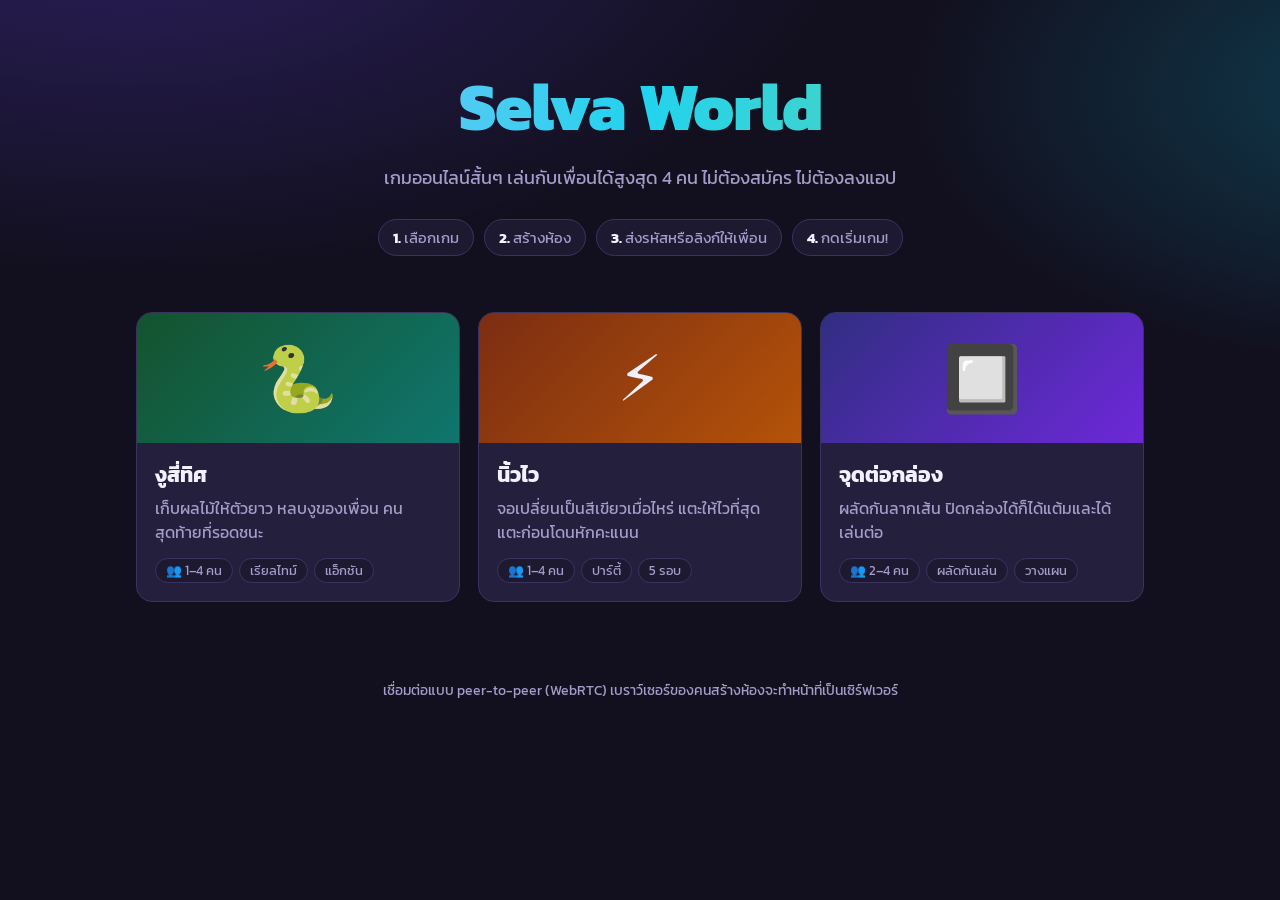
==== index.html @ 03617727 "Add Selva World game portal with 3 peer-to-peer multiplayer games Static site for GitHub Pages: port" ====
<!doctype html>
<html lang="th">
<head>
  <meta charset="utf-8">
  <meta name="viewport" content="width=device-width, initial-scale=1">
  <title>Selva World</title>
  <meta name="description" content="Selva World: เกมออนไลน์เล่นกับเพื่อนได้ 4 คนบนเว็บ">
  <link rel="icon" href="data:image/svg+xml,<svg xmlns='http://www.w3.org/2000/svg' viewBox='0 0 100 100'><text y='.9em' font-size='90'>🎮</text></svg>">
  <link rel="stylesheet" href="css/style.css">
</head>
<body>
  <header class="hero">
    <h1 class="logo">Selva World</h1>
    <p>เกมออนไลน์สั้นๆ เล่นกับเพื่อนได้สูงสุด 4 คน ไม่ต้องสมัคร ไม่ต้องลงแอป</p>
    <ol class="steps">
      <li><b>1.</b> เลือกเกม</li>
      <li><b>2.</b> สร้างห้อง</li>
      <li><b>3.</b> ส่งรหัสหรือลิงก์ให้เพื่อน</li>
      <li><b>4.</b> กดเริ่มเกม!</li>
    </ol>
  </header>

  <main class="wrap">
    <div class="games" id="games"></div>
  </main>

  <p class="footer">เชื่อมต่อแบบ peer-to-peer (WebRTC) เบราว์เซอร์ของคนสร้างห้องจะทำหน้าที่เป็นเซิร์ฟเวอร์</p>

  <script>
    // เพิ่มเกมใหม่: เพิ่ม object ในลิสต์นี้ และสร้างโฟลเดอร์ games/<id>/
    const GAMES = [
      { id: 'snake',    name: 'งูสี่ทิศ',      icon: '🐍', bg: 'linear-gradient(135deg,#14532d,#0f766e)',
        desc: 'เก็บผลไม้ให้ตัวยาว หลบงูของเพื่อน คนสุดท้ายที่รอดชนะ', players: '1–4 คน', tags: ['เรียลไทม์', 'แอ็กชัน'] },
      { id: 'reaction', name: 'นิ้วไว',         icon: '⚡', bg: 'linear-gradient(135deg,#7c2d12,#b45309)',
        desc: 'จอเปลี่ยนเป็นสีเขียวเมื่อไหร่ แตะให้ไวที่สุด แตะก่อนโดนหักคะแนน', players: '1–4 คน', tags: ['ปาร์ตี้', '5 รอบ'] },
      { id: 'dots',     name: 'จุดต่อกล่อง',   icon: '🔲', bg: 'linear-gradient(135deg,#312e81,#6d28d9)',
        desc: 'ผลัดกันลากเส้น ปิดกล่องได้ก็ได้แต้มและได้เล่นต่อ', players: '2–4 คน', tags: ['ผลัดกันเล่น', 'วางแผน'] },
    ];
    const esc = (s) => s.replace(/[&<>"]/g, (c) => ({ '&': '&amp;', '<': '&lt;', '>': '&gt;', '"': '&quot;' }[c]));
    document.getElementById('games').innerHTML = GAMES.map((g) => `
      <a class="game-card" href="games/${g.id}/">
        <div class="art" style="background:${g.bg}">${g.icon}</div>
        <div class="body">
          <h2>${esc(g.name)}</h2>
          <p>${esc(g.desc)}</p>
          <div class="tags"><span class="tag">👥 ${esc(g.players)}</span>${g.tags.map((t) => `<span class="tag">${esc(t)}</span>`).join('')}</div>
        </div>
      </a>`).join('');
  </script>
</body>
</html>
---- css/style.css ----
@import url('https://fonts.googleapis.com/css2?family=Kanit:wght@400;600;800&display=swap');

:root {
  --bg: #12101f;
  --bg2: #1c1930;
  --card: #241f3d;
  --line: #3a3360;
  --text: #f3f0ff;
  --muted: #a49cc9;
  --accent: #8b5cf6;
  --accent2: #22d3ee;
  --good: #7bd389;
  --bad: #ff5c7a;
  --radius: 16px;
  color-scheme: dark;
}

* { box-sizing: border-box; }
[hidden] { display: none !important; }

body {
  margin: 0;
  min-height: 100vh;
  font-family: 'Kanit', system-ui, sans-serif;
  color: var(--text);
  background:
    radial-gradient(1200px 600px at 10% -10%, #2b1f5c 0%, transparent 60%),
    radial-gradient(900px 500px at 110% 10%, #0f3b4d 0%, transparent 55%),
    var(--bg);
  background-attachment: fixed;
}

a { color: var(--accent2); }

.wrap { max-width: 1040px; margin: 0 auto; padding: 0 16px; }

/* ---------- top bar ---------- */
.topbar {
  display: flex; align-items: center; gap: 12px;
  max-width: 1040px; margin: 0 auto; padding: 16px;
}
.topbar h1 { font-size: 1.25rem; margin: 0; }
.back { text-decoration: none; color: var(--muted); font-size: .95rem; }
.back:hover { color: var(--text); }

/* ---------- portal ---------- */
.hero { text-align: center; padding: 56px 16px 24px; }
.logo {
  font-size: clamp(2.4rem, 8vw, 4.2rem); font-weight: 800; margin: 0; letter-spacing: -1px;
  background: linear-gradient(90deg, #c4b5fd, var(--accent2), #7bd389);
  -webkit-background-clip: text; background-clip: text; color: transparent;
}
.hero p { color: var(--muted); font-size: 1.1rem; margin: 8px 0 0; }

.steps { display: flex; flex-wrap: wrap; justify-content: center; gap: 10px; margin: 28px 0 8px; padding: 0; list-style: none; }
.steps li {
  background: var(--bg2); border: 1px solid var(--line); border-radius: 999px;
  padding: 6px 14px; color: var(--muted); font-size: .95rem;
}
.steps b { color: var(--text); }

.games { display: grid; grid-template-columns: repeat(auto-fill, minmax(260px, 1fr)); gap: 18px; padding: 24px 0 64px; }
.game-card {
  display: flex; flex-direction: column; text-decoration: none; color: inherit;
  background: var(--card); border: 1px solid var(--line); border-radius: var(--radius); overflow: hidden;
  transition: transform .15s, border-color .15s, box-shadow .15s;
}
.game-card:hover { transform: translateY(-4px); border-color: var(--accent); box-shadow: 0 12px 30px #0006; }
.game-card .art { height: 130px; display: grid; place-items: center; font-size: 64px; }
.game-card .body { padding: 16px 18px 18px; display: flex; flex-direction: column; gap: 6px; flex: 1; }
.game-card h2 { margin: 0; font-size: 1.3rem; }
.game-card p { margin: 0; color: var(--muted); flex: 1; }
.tags { display: flex; gap: 6px; flex-wrap: wrap; margin-top: 8px; }
.tag { font-size: .8rem; padding: 2px 10px; border-radius: 999px; background: var(--bg2); border: 1px solid var(--line); color: var(--muted); }

.footer { text-align: center; color: var(--muted); font-size: .85rem; padding: 0 16px 32px; }

/* ---------- common ---------- */
.card { background: var(--card); border: 1px solid var(--line); border-radius: var(--radius); padding: 24px; }
.muted { color: var(--muted); }
.error { color: var(--bad); min-height: 1.4em; margin: 12px 0 0; }
.row { display: flex; gap: 10px; flex-wrap: wrap; justify-content: center; }

.btn {
  font: inherit; font-weight: 600; cursor: pointer; text-decoration: none; text-align: center;
  padding: 10px 18px; border-radius: 12px; border: 1px solid var(--line);
  background: var(--bg2); color: var(--text); transition: filter .15s, transform .05s;
}
.btn:hover:not(:disabled) { filter: brightness(1.2); }
.btn:active:not(:disabled) { transform: scale(.97); }
.btn:disabled { opacity: .45; cursor: not-allowed; }
.btn.primary { background: linear-gradient(135deg, var(--accent), #6d28d9); border-color: transparent; }
.btn.ghost { background: transparent; }
.btn.big { padding: 14px 28px; font-size: 1.15rem; width: 100%; }

input {
  font: inherit; color: var(--text); background: var(--bg); border: 1px solid var(--line);
  border-radius: 12px; padding: 10px 14px; width: 100%; min-width: 0;
}
input:focus { outline: 2px solid var(--accent); outline-offset: 1px; }

/* ---------- lobby ---------- */
main { max-width: 1040px; margin: 0 auto; padding: 0 16px 48px; }
.lobby { max-width: 440px; margin: 24px auto; display: flex; flex-direction: column; gap: 12px; }
.lobby h2 { margin: 0; }
.lobby h3 { margin: 8px 0 0; font-size: 1rem; }
.lobby p { margin: 0; }
.field { display: flex; flex-direction: column; gap: 6px; }
.field span { color: var(--muted); font-size: .9rem; }
.lobby-actions { display: flex; flex-direction: column; gap: 10px; margin-top: 4px; }
.or { text-align: center; color: var(--muted); font-size: .85rem; }
.join-row, .invite { display: flex; gap: 8px; }
#lb-code { text-transform: uppercase; letter-spacing: 4px; font-weight: 600; }
.code { font-size: 3rem; font-weight: 800; letter-spacing: 10px; text-align: center; color: var(--accent2); line-height: 1; }
.invite input { font-size: .85rem; color: var(--muted); }
.invite .btn { white-space: nowrap; }
.waiting { text-align: center; animation: pulse 1.6s infinite; }
@keyframes pulse { 50% { opacity: .45; } }

.players { list-style: none; margin: 0; padding: 0; display: flex; flex-direction: column; gap: 8px; }
.players li {
  display: flex; align-items: center; gap: 10px; padding: 10px 14px;
  background: var(--bg2); border-radius: 12px; border-left: 4px solid var(--pc);
}
.players .dot { width: 12px; height: 12px; border-radius: 50%; background: var(--pc); flex: none; }
.players .pname { flex: 1; overflow: hidden; text-overflow: ellipsis; white-space: nowrap; }
.players em { color: var(--muted); font-style: normal; font-size: .85rem; }
.players .score { font-weight: 800; font-size: 1.2rem; }
.players li.turn { outline: 2px solid var(--pc); }

/* ---------- game layout ---------- */
.game-layout { display: grid; grid-template-columns: minmax(0, 1fr) 260px; gap: 20px; align-items: start; margin-top: 8px; }
.side { display: flex; flex-direction: column; gap: 12px; }
.side h3 { margin: 0; font-size: 1rem; color: var(--muted); font-weight: 400; }
.banner { text-align: center; font-size: 1.2rem; font-weight: 600; min-height: 1.6em; }
@media (max-width: 760px) { .game-layout { grid-template-columns: 1fr; } }

.overlay { position: fixed; inset: 0; background: #0009; display: grid; place-items: center; padding: 16px; z-index: 10; }
.overlay .card { max-width: 400px; text-align: center; display: flex; flex-direction: column; gap: 16px; }
.overlay p { margin: 0; font-size: 1.1rem; }
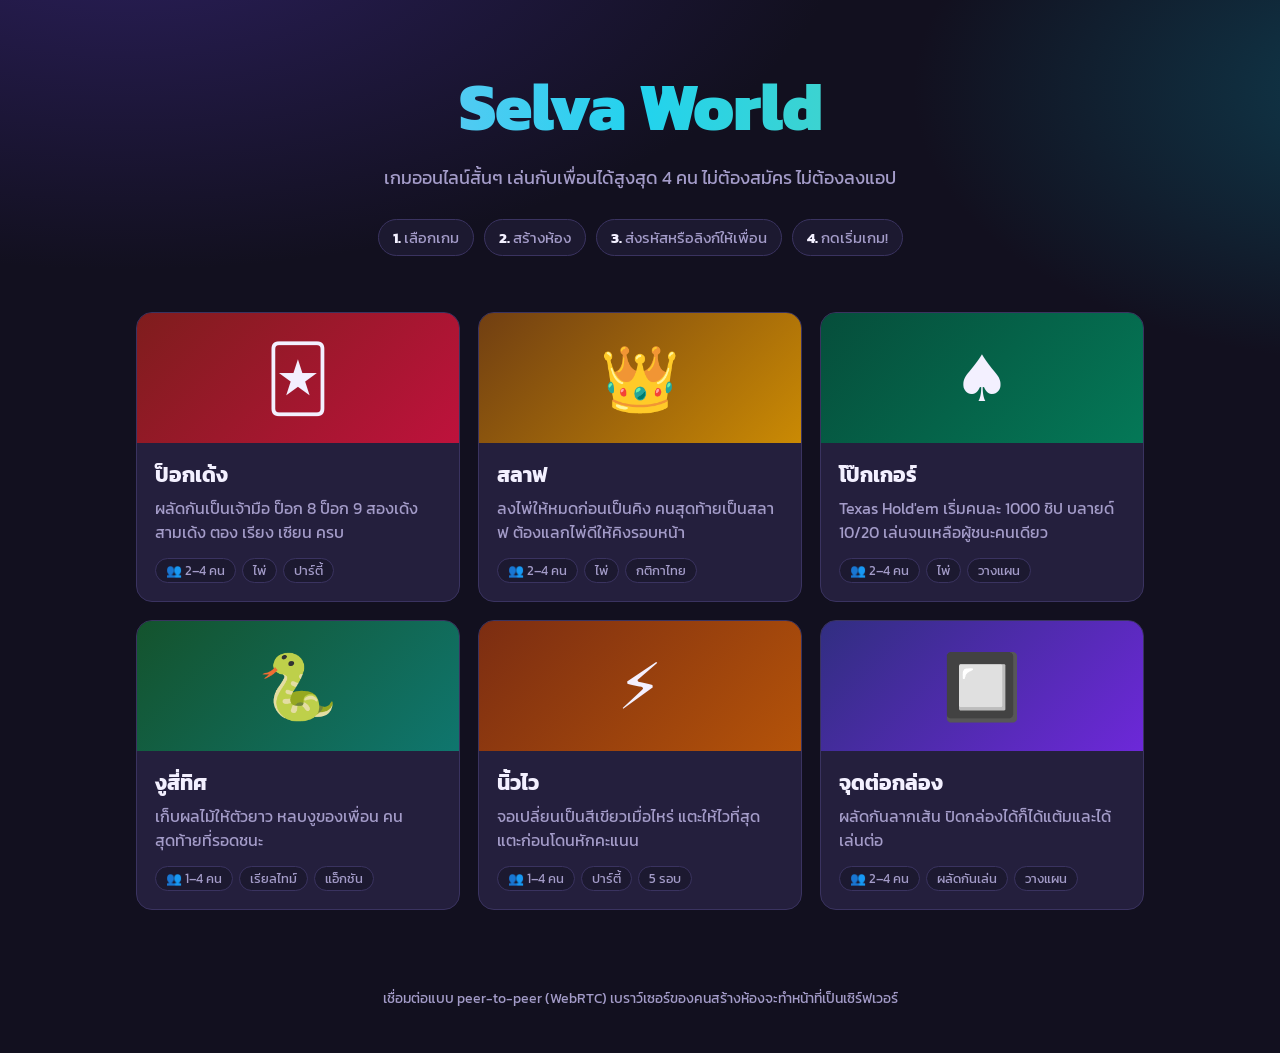
==== commit 7c21c6ca: "Add Pok Deng, Slave and Texas Hold'em card games Shared card helpers and table styles, plus Room.sen" ====
--- a/index.html
+++ b/index.html
@@ -29,6 +29,12 @@
   <script>
     // เพิ่มเกมใหม่: เพิ่ม object ในลิสต์นี้ และสร้างโฟลเดอร์ games/<id>/
     const GAMES = [
+      { id: 'pokdeng',  name: 'ป็อกเด้ง',      icon: '🃏', bg: 'linear-gradient(135deg,#7f1d1d,#be123c)',
+        desc: 'ผลัดกันเป็นเจ้ามือ ป็อก 8 ป็อก 9 สองเด้ง สามเด้ง ตอง เรียง เซียน ครบ', players: '2–4 คน', tags: ['ไพ่', 'ปาร์ตี้'] },
+      { id: 'slave',    name: 'สลาฟ',          icon: '👑', bg: 'linear-gradient(135deg,#713f12,#ca8a04)',
+        desc: 'ลงไพ่ให้หมดก่อนเป็นคิง คนสุดท้ายเป็นสลาฟ ต้องแลกไพ่ดีให้คิงรอบหน้า', players: '2–4 คน', tags: ['ไพ่', 'กติกาไทย'] },
+      { id: 'poker',    name: 'โป๊กเกอร์',      icon: '♠️', bg: 'linear-gradient(135deg,#064e3b,#047857)',
+        desc: 'Texas Hold\'em เริ่มคนละ 1000 ชิป บลายด์ 10/20 เล่นจนเหลือผู้ชนะคนเดียว', players: '2–4 คน', tags: ['ไพ่', 'วางแผน'] },
       { id: 'snake',    name: 'งูสี่ทิศ',      icon: '🐍', bg: 'linear-gradient(135deg,#14532d,#0f766e)',
         desc: 'เก็บผลไม้ให้ตัวยาว หลบงูของเพื่อน คนสุดท้ายที่รอดชนะ', players: '1–4 คน', tags: ['เรียลไทม์', 'แอ็กชัน'] },
       { id: 'reaction', name: 'นิ้วไว',         icon: '⚡', bg: 'linear-gradient(135deg,#7c2d12,#b45309)',
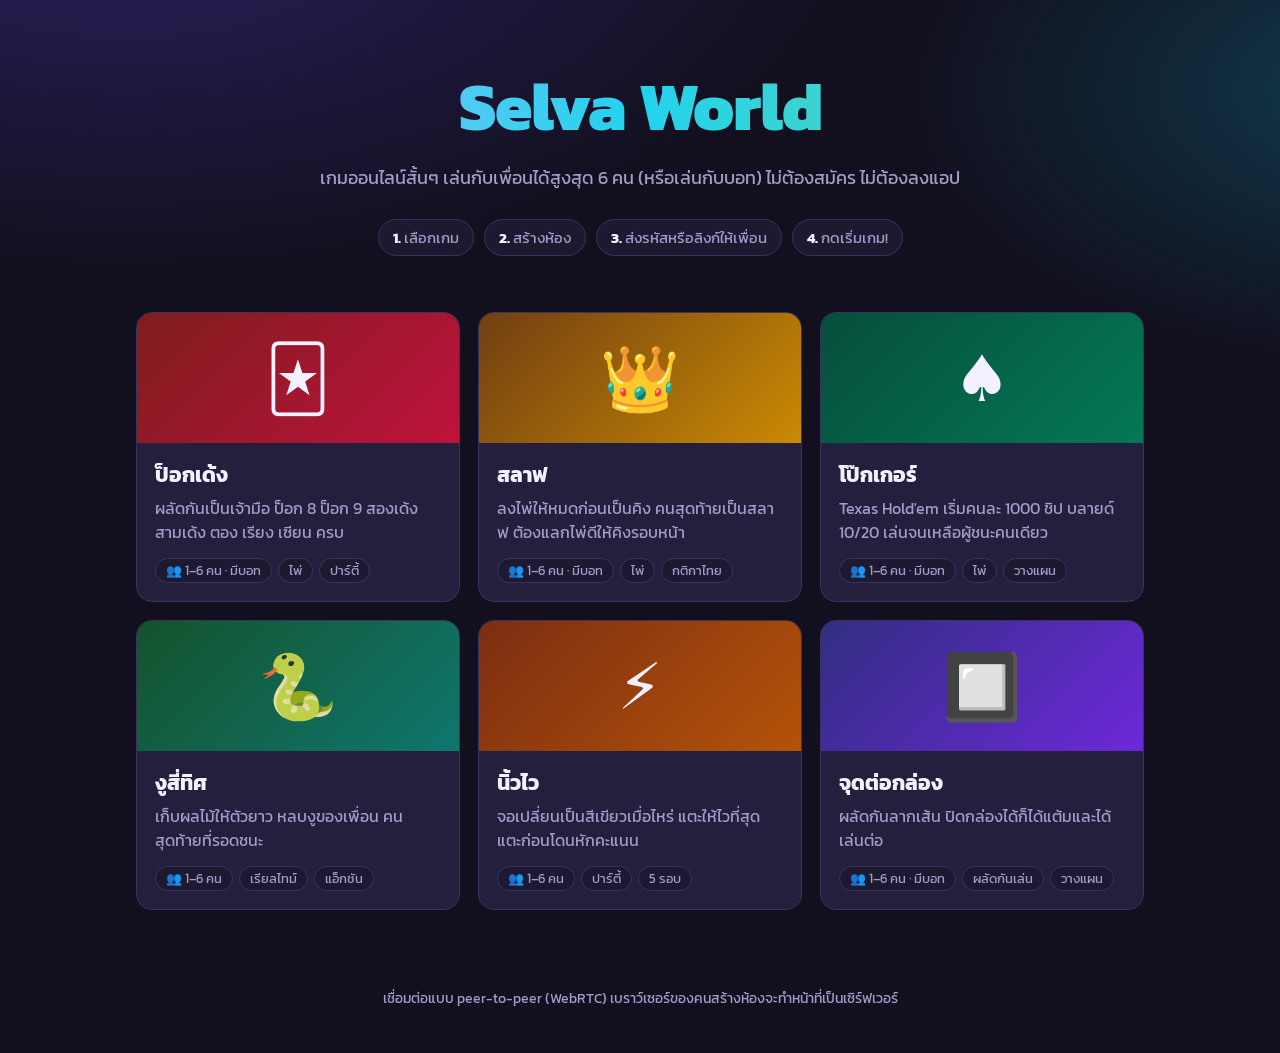
==== commit 7111e2a6: "Support 1-6 players in every game, with bots for card games and Dots Rooms hold up to 6 players with" ====
--- a/index.html
+++ b/index.html
@@ -4,14 +4,14 @@
   <meta charset="utf-8">
   <meta name="viewport" content="width=device-width, initial-scale=1">
   <title>Selva World</title>
-  <meta name="description" content="Selva World: เกมออนไลน์เล่นกับเพื่อนได้ 4 คนบนเว็บ">
+  <meta name="description" content="Selva World: เกมออนไลน์เล่นกับเพื่อนได้ 1–6 คนบนเว็บ">
   <link rel="icon" href="data:image/svg+xml,<svg xmlns='http://www.w3.org/2000/svg' viewBox='0 0 100 100'><text y='.9em' font-size='90'>🎮</text></svg>">
   <link rel="stylesheet" href="css/style.css">
 </head>
 <body>
   <header class="hero">
     <h1 class="logo">Selva World</h1>
-    <p>เกมออนไลน์สั้นๆ เล่นกับเพื่อนได้สูงสุด 4 คน ไม่ต้องสมัคร ไม่ต้องลงแอป</p>
+    <p>เกมออนไลน์สั้นๆ เล่นกับเพื่อนได้สูงสุด 6 คน (หรือเล่นกับบอท) ไม่ต้องสมัคร ไม่ต้องลงแอป</p>
     <ol class="steps">
       <li><b>1.</b> เลือกเกม</li>
       <li><b>2.</b> สร้างห้อง</li>
@@ -30,17 +30,17 @@
     // เพิ่มเกมใหม่: เพิ่ม object ในลิสต์นี้ และสร้างโฟลเดอร์ games/<id>/
     const GAMES = [
       { id: 'pokdeng',  name: 'ป็อกเด้ง',      icon: '🃏', bg: 'linear-gradient(135deg,#7f1d1d,#be123c)',
-        desc: 'ผลัดกันเป็นเจ้ามือ ป็อก 8 ป็อก 9 สองเด้ง สามเด้ง ตอง เรียง เซียน ครบ', players: '2–4 คน', tags: ['ไพ่', 'ปาร์ตี้'] },
+        desc: 'ผลัดกันเป็นเจ้ามือ ป็อก 8 ป็อก 9 สองเด้ง สามเด้ง ตอง เรียง เซียน ครบ', players: '1–6 คน · มีบอท', tags: ['ไพ่', 'ปาร์ตี้'] },
       { id: 'slave',    name: 'สลาฟ',          icon: '👑', bg: 'linear-gradient(135deg,#713f12,#ca8a04)',
-        desc: 'ลงไพ่ให้หมดก่อนเป็นคิง คนสุดท้ายเป็นสลาฟ ต้องแลกไพ่ดีให้คิงรอบหน้า', players: '2–4 คน', tags: ['ไพ่', 'กติกาไทย'] },
+        desc: 'ลงไพ่ให้หมดก่อนเป็นคิง คนสุดท้ายเป็นสลาฟ ต้องแลกไพ่ดีให้คิงรอบหน้า', players: '1–6 คน · มีบอท', tags: ['ไพ่', 'กติกาไทย'] },
       { id: 'poker',    name: 'โป๊กเกอร์',      icon: '♠️', bg: 'linear-gradient(135deg,#064e3b,#047857)',
-        desc: 'Texas Hold\'em เริ่มคนละ 1000 ชิป บลายด์ 10/20 เล่นจนเหลือผู้ชนะคนเดียว', players: '2–4 คน', tags: ['ไพ่', 'วางแผน'] },
+        desc: 'Texas Hold\'em เริ่มคนละ 1000 ชิป บลายด์ 10/20 เล่นจนเหลือผู้ชนะคนเดียว', players: '1–6 คน · มีบอท', tags: ['ไพ่', 'วางแผน'] },
       { id: 'snake',    name: 'งูสี่ทิศ',      icon: '🐍', bg: 'linear-gradient(135deg,#14532d,#0f766e)',
-        desc: 'เก็บผลไม้ให้ตัวยาว หลบงูของเพื่อน คนสุดท้ายที่รอดชนะ', players: '1–4 คน', tags: ['เรียลไทม์', 'แอ็กชัน'] },
+        desc: 'เก็บผลไม้ให้ตัวยาว หลบงูของเพื่อน คนสุดท้ายที่รอดชนะ', players: '1–6 คน', tags: ['เรียลไทม์', 'แอ็กชัน'] },
       { id: 'reaction', name: 'นิ้วไว',         icon: '⚡', bg: 'linear-gradient(135deg,#7c2d12,#b45309)',
-        desc: 'จอเปลี่ยนเป็นสีเขียวเมื่อไหร่ แตะให้ไวที่สุด แตะก่อนโดนหักคะแนน', players: '1–4 คน', tags: ['ปาร์ตี้', '5 รอบ'] },
+        desc: 'จอเปลี่ยนเป็นสีเขียวเมื่อไหร่ แตะให้ไวที่สุด แตะก่อนโดนหักคะแนน', players: '1–6 คน', tags: ['ปาร์ตี้', '5 รอบ'] },
       { id: 'dots',     name: 'จุดต่อกล่อง',   icon: '🔲', bg: 'linear-gradient(135deg,#312e81,#6d28d9)',
-        desc: 'ผลัดกันลากเส้น ปิดกล่องได้ก็ได้แต้มและได้เล่นต่อ', players: '2–4 คน', tags: ['ผลัดกันเล่น', 'วางแผน'] },
+        desc: 'ผลัดกันลากเส้น ปิดกล่องได้ก็ได้แต้มและได้เล่นต่อ', players: '1–6 คน · มีบอท', tags: ['ผลัดกันเล่น', 'วางแผน'] },
     ];
     const esc = (s) => s.replace(/[&<>"]/g, (c) => ({ '&': '&amp;', '<': '&lt;', '>': '&gt;', '"': '&quot;' }[c]));
     document.getElementById('games').innerHTML = GAMES.map((g) => `
--- a/css/style.css
+++ b/css/style.css
@@ -127,6 +127,7 @@
 .players em { color: var(--muted); font-style: normal; font-size: .85rem; }
 .players .score { font-weight: 800; font-size: 1.2rem; }
 .players li.turn { outline: 2px solid var(--pc); }
+.players .rm { padding: 2px 10px; }
 
 /* ---------- game layout ---------- */
 .game-layout { display: grid; grid-template-columns: minmax(0, 1fr) 260px; gap: 20px; align-items: start; margin-top: 8px; }
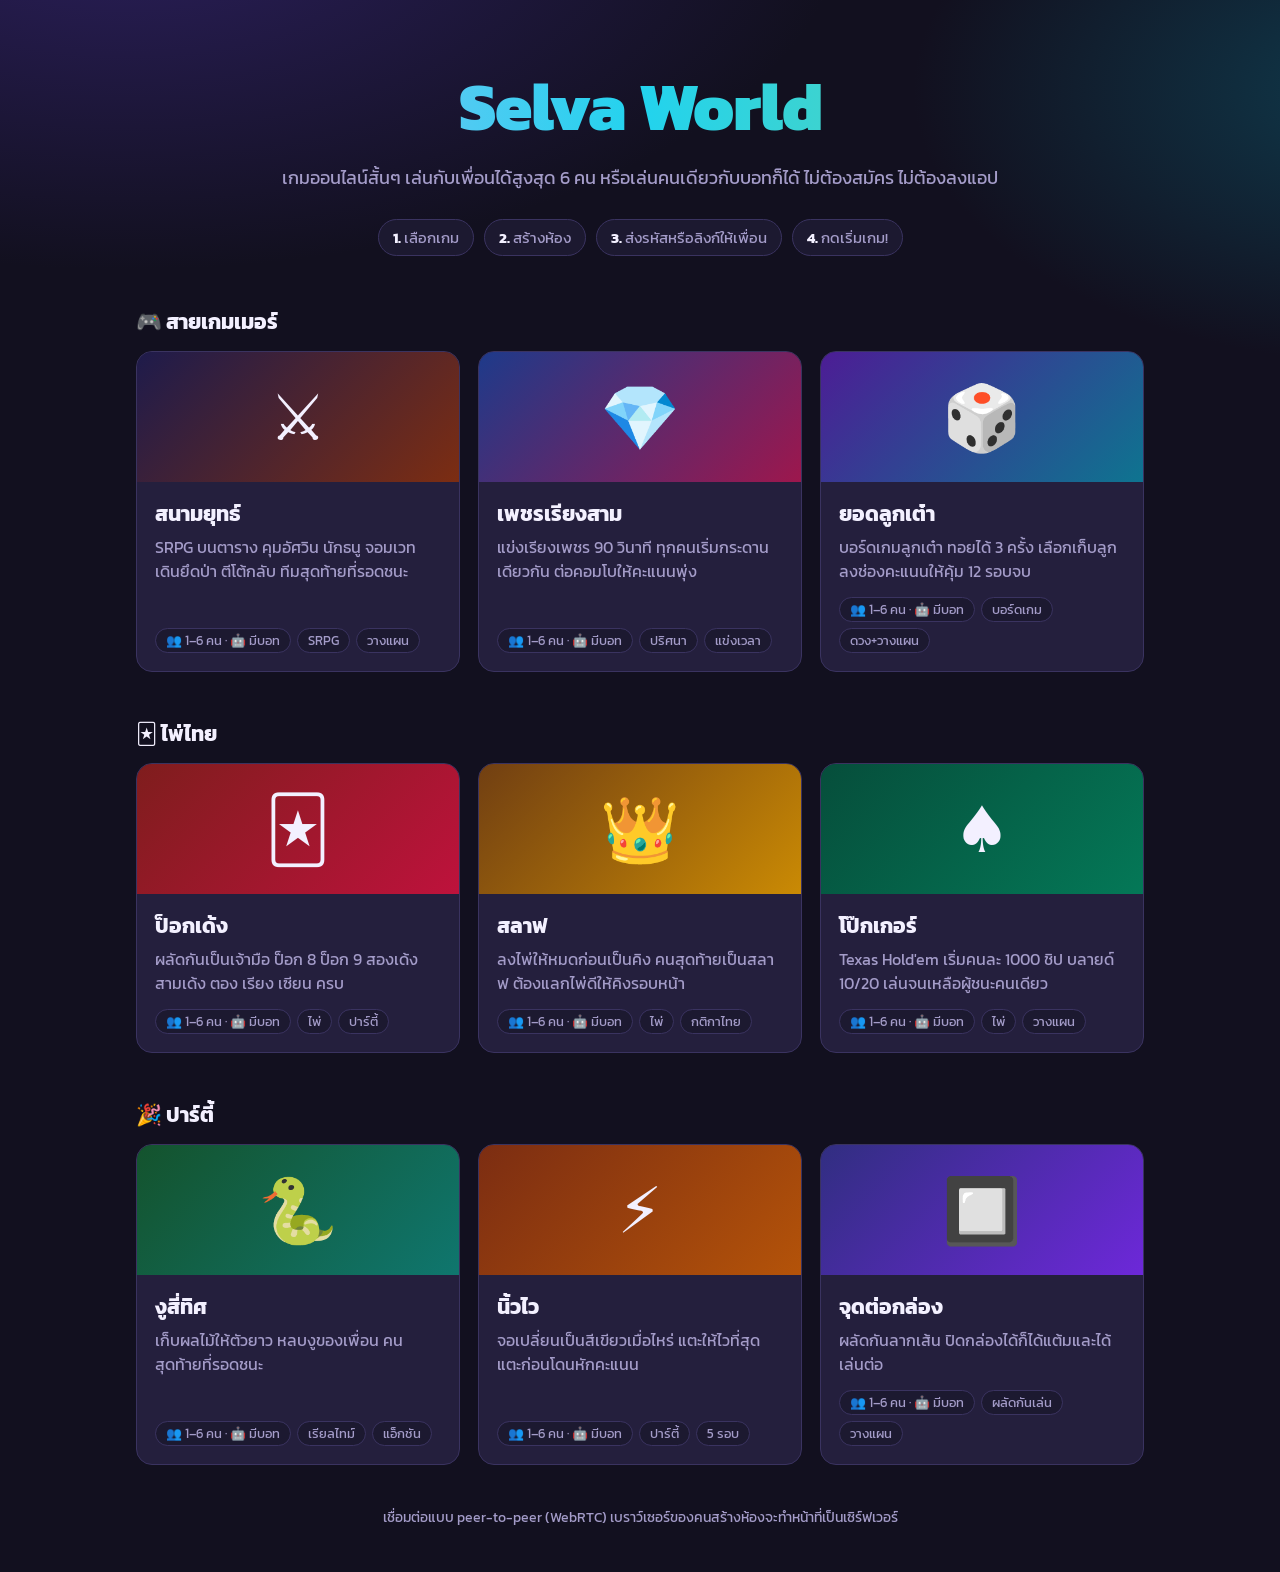
==== commit e5efab46: "Add Tactics Arena (SRPG), Gem Rush (match-3) and Dice Master; bots for every game Tactics Arena: gri" ====
--- a/index.html
+++ b/index.html
@@ -11,7 +11,7 @@
 <body>
   <header class="hero">
     <h1 class="logo">Selva World</h1>
-    <p>เกมออนไลน์สั้นๆ เล่นกับเพื่อนได้สูงสุด 6 คน (หรือเล่นกับบอท) ไม่ต้องสมัคร ไม่ต้องลงแอป</p>
+    <p>เกมออนไลน์สั้นๆ เล่นกับเพื่อนได้สูงสุด 6 คน หรือเล่นคนเดียวกับบอทก็ได้ ไม่ต้องสมัคร ไม่ต้องลงแอป</p>
     <ol class="steps">
       <li><b>1.</b> เลือกเกม</li>
       <li><b>2.</b> สร้างห้อง</li>
@@ -21,37 +21,52 @@
   </header>
 
   <main class="wrap">
-    <div class="games" id="games"></div>
+    <div id="games"></div>
   </main>
 
   <p class="footer">เชื่อมต่อแบบ peer-to-peer (WebRTC) เบราว์เซอร์ของคนสร้างห้องจะทำหน้าที่เป็นเซิร์ฟเวอร์</p>
 
   <script>
     // เพิ่มเกมใหม่: เพิ่ม object ในลิสต์นี้ และสร้างโฟลเดอร์ games/<id>/
-    const GAMES = [
-      { id: 'pokdeng',  name: 'ป็อกเด้ง',      icon: '🃏', bg: 'linear-gradient(135deg,#7f1d1d,#be123c)',
-        desc: 'ผลัดกันเป็นเจ้ามือ ป็อก 8 ป็อก 9 สองเด้ง สามเด้ง ตอง เรียง เซียน ครบ', players: '1–6 คน · มีบอท', tags: ['ไพ่', 'ปาร์ตี้'] },
-      { id: 'slave',    name: 'สลาฟ',          icon: '👑', bg: 'linear-gradient(135deg,#713f12,#ca8a04)',
-        desc: 'ลงไพ่ให้หมดก่อนเป็นคิง คนสุดท้ายเป็นสลาฟ ต้องแลกไพ่ดีให้คิงรอบหน้า', players: '1–6 คน · มีบอท', tags: ['ไพ่', 'กติกาไทย'] },
-      { id: 'poker',    name: 'โป๊กเกอร์',      icon: '♠️', bg: 'linear-gradient(135deg,#064e3b,#047857)',
-        desc: 'Texas Hold\'em เริ่มคนละ 1000 ชิป บลายด์ 10/20 เล่นจนเหลือผู้ชนะคนเดียว', players: '1–6 คน · มีบอท', tags: ['ไพ่', 'วางแผน'] },
-      { id: 'snake',    name: 'งูสี่ทิศ',      icon: '🐍', bg: 'linear-gradient(135deg,#14532d,#0f766e)',
-        desc: 'เก็บผลไม้ให้ตัวยาว หลบงูของเพื่อน คนสุดท้ายที่รอดชนะ', players: '1–6 คน', tags: ['เรียลไทม์', 'แอ็กชัน'] },
-      { id: 'reaction', name: 'นิ้วไว',         icon: '⚡', bg: 'linear-gradient(135deg,#7c2d12,#b45309)',
-        desc: 'จอเปลี่ยนเป็นสีเขียวเมื่อไหร่ แตะให้ไวที่สุด แตะก่อนโดนหักคะแนน', players: '1–6 คน', tags: ['ปาร์ตี้', '5 รอบ'] },
-      { id: 'dots',     name: 'จุดต่อกล่อง',   icon: '🔲', bg: 'linear-gradient(135deg,#312e81,#6d28d9)',
-        desc: 'ผลัดกันลากเส้น ปิดกล่องได้ก็ได้แต้มและได้เล่นต่อ', players: '1–6 คน · มีบอท', tags: ['ผลัดกันเล่น', 'วางแผน'] },
+    // เพิ่มเกมใหม่: เพิ่ม object ในลิสต์นี้ และสร้างโฟลเดอร์ games/<id>/
+    const SECTIONS = [
+      { title: '🎮 สายเกมเมอร์', games: [
+        { id: 'tactics',  name: 'สนามยุทธ์',     icon: '⚔️', bg: 'linear-gradient(135deg,#1e1b4b,#7c2d12)',
+          desc: 'SRPG บนตาราง คุมอัศวิน นักธนู จอมเวท เดินยึดป่า ตีโต้กลับ ทีมสุดท้ายที่รอดชนะ', tags: ['SRPG', 'วางแผน'] },
+        { id: 'gems',     name: 'เพชรเรียงสาม',  icon: '💎', bg: 'linear-gradient(135deg,#1e3a8a,#9d174d)',
+          desc: 'แข่งเรียงเพชร 90 วินาที ทุกคนเริ่มกระดานเดียวกัน ต่อคอมโบให้คะแนนพุ่ง', tags: ['ปริศนา', 'แข่งเวลา'] },
+        { id: 'dice',     name: 'ยอดลูกเต๋า',    icon: '🎲', bg: 'linear-gradient(135deg,#4c1d95,#0e7490)',
+          desc: 'บอร์ดเกมลูกเต๋า ทอยได้ 3 ครั้ง เลือกเก็บลูก ลงช่องคะแนนให้คุ้ม 12 รอบจบ', tags: ['บอร์ดเกม', 'ดวง+วางแผน'] },
+      ] },
+      { title: '🃏 ไพ่ไทย', games: [
+        { id: 'pokdeng',  name: 'ป็อกเด้ง',      icon: '🃏', bg: 'linear-gradient(135deg,#7f1d1d,#be123c)',
+          desc: 'ผลัดกันเป็นเจ้ามือ ป็อก 8 ป็อก 9 สองเด้ง สามเด้ง ตอง เรียง เซียน ครบ', tags: ['ไพ่', 'ปาร์ตี้'] },
+        { id: 'slave',    name: 'สลาฟ',          icon: '👑', bg: 'linear-gradient(135deg,#713f12,#ca8a04)',
+          desc: 'ลงไพ่ให้หมดก่อนเป็นคิง คนสุดท้ายเป็นสลาฟ ต้องแลกไพ่ดีให้คิงรอบหน้า', tags: ['ไพ่', 'กติกาไทย'] },
+        { id: 'poker',    name: 'โป๊กเกอร์',      icon: '♠️', bg: 'linear-gradient(135deg,#064e3b,#047857)',
+          desc: 'Texas Hold\'em เริ่มคนละ 1000 ชิป บลายด์ 10/20 เล่นจนเหลือผู้ชนะคนเดียว', tags: ['ไพ่', 'วางแผน'] },
+      ] },
+      { title: '🎉 ปาร์ตี้', games: [
+        { id: 'snake',    name: 'งูสี่ทิศ',      icon: '🐍', bg: 'linear-gradient(135deg,#14532d,#0f766e)',
+          desc: 'เก็บผลไม้ให้ตัวยาว หลบงูของเพื่อน คนสุดท้ายที่รอดชนะ', tags: ['เรียลไทม์', 'แอ็กชัน'] },
+        { id: 'reaction', name: 'นิ้วไว',         icon: '⚡', bg: 'linear-gradient(135deg,#7c2d12,#b45309)',
+          desc: 'จอเปลี่ยนเป็นสีเขียวเมื่อไหร่ แตะให้ไวที่สุด แตะก่อนโดนหักคะแนน', tags: ['ปาร์ตี้', '5 รอบ'] },
+        { id: 'dots',     name: 'จุดต่อกล่อง',   icon: '🔲', bg: 'linear-gradient(135deg,#312e81,#6d28d9)',
+          desc: 'ผลัดกันลากเส้น ปิดกล่องได้ก็ได้แต้มและได้เล่นต่อ', tags: ['ผลัดกันเล่น', 'วางแผน'] },
+      ] },
     ];
     const esc = (s) => s.replace(/[&<>"]/g, (c) => ({ '&': '&amp;', '<': '&lt;', '>': '&gt;', '"': '&quot;' }[c]));
-    document.getElementById('games').innerHTML = GAMES.map((g) => `
+    const card = (g) => `
       <a class="game-card" href="games/${g.id}/">
         <div class="art" style="background:${g.bg}">${g.icon}</div>
         <div class="body">
           <h2>${esc(g.name)}</h2>
           <p>${esc(g.desc)}</p>
-          <div class="tags"><span class="tag">👥 ${esc(g.players)}</span>${g.tags.map((t) => `<span class="tag">${esc(t)}</span>`).join('')}</div>
+          <div class="tags"><span class="tag">👥 1–6 คน · 🤖 มีบอท</span>${g.tags.map((t) => `<span class="tag">${esc(t)}</span>`).join('')}</div>
         </div>
-      </a>`).join('');
+      </a>`;
+    document.getElementById('games').innerHTML = SECTIONS.map((s) =>
+      `<h2 class="section-title">${s.title}</h2><div class="games">${s.games.map(card).join('')}</div>`).join('');
   </script>
 </body>
 </html>
--- a/css/style.css
+++ b/css/style.css
@@ -59,7 +59,8 @@
 }
 .steps b { color: var(--text); }
 
-.games { display: grid; grid-template-columns: repeat(auto-fill, minmax(260px, 1fr)); gap: 18px; padding: 24px 0 64px; }
+.games { display: grid; grid-template-columns: repeat(auto-fill, minmax(260px, 1fr)); gap: 18px; padding: 8px 0 28px; }
+.section-title { font-size: 1.3rem; margin: 18px 0 6px; }
 .game-card {
   display: flex; flex-direction: column; text-decoration: none; color: inherit;
   background: var(--card); border: 1px solid var(--line); border-radius: var(--radius); overflow: hidden;
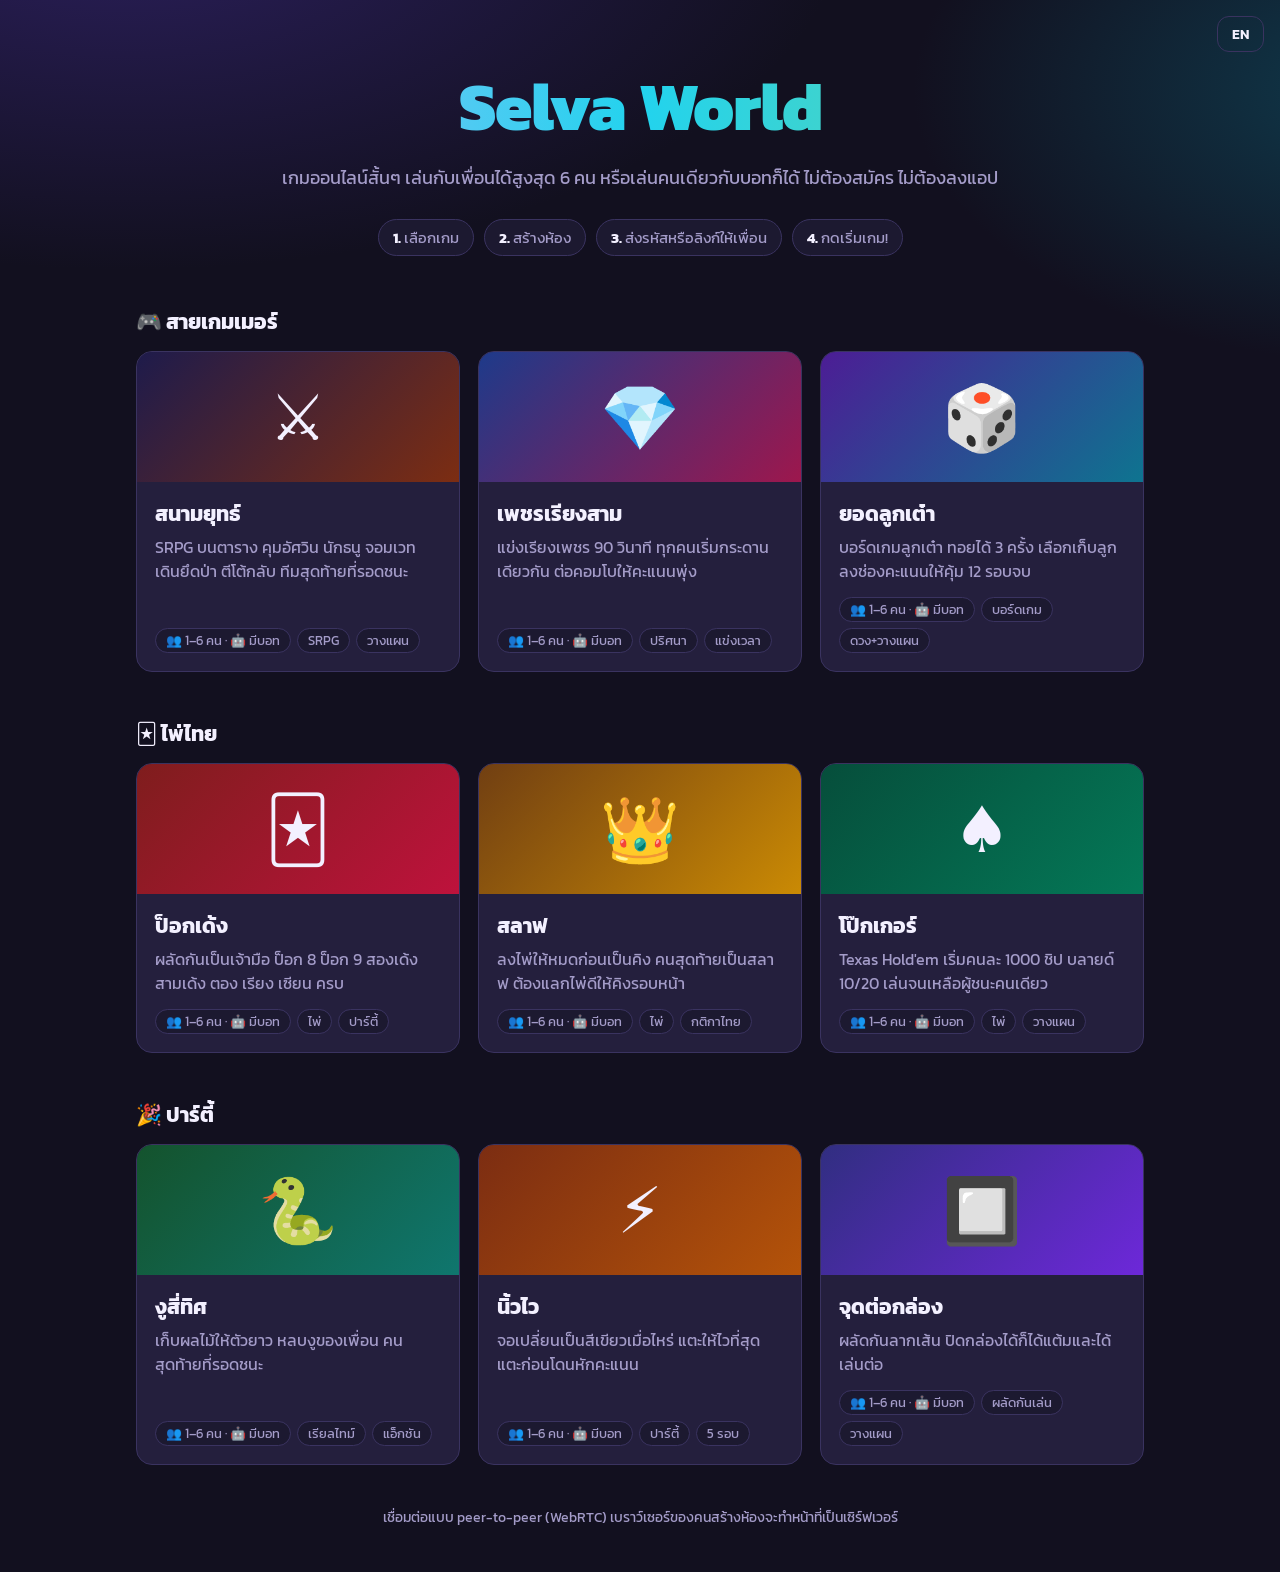
==== commit 94ef5ede: "Add Thai/English language switch across the portal and all games Thai stays the default; a toggle in" ====
--- a/index.html
+++ b/index.html
@@ -4,19 +4,19 @@
   <meta charset="utf-8">
   <meta name="viewport" content="width=device-width, initial-scale=1">
   <title>Selva World</title>
-  <meta name="description" content="Selva World: เกมออนไลน์เล่นกับเพื่อนได้ 1–6 คนบนเว็บ">
+  <meta name="description" content="Selva World: เกมออนไลน์เล่นกับเพื่อนได้ 1–6 คนบนเว็บ · Online games for 1–6 friends in the browser">
   <link rel="icon" href="data:image/svg+xml,<svg xmlns='http://www.w3.org/2000/svg' viewBox='0 0 100 100'><text y='.9em' font-size='90'>🎮</text></svg>">
   <link rel="stylesheet" href="css/style.css">
 </head>
 <body>
   <header class="hero">
     <h1 class="logo">Selva World</h1>
-    <p>เกมออนไลน์สั้นๆ เล่นกับเพื่อนได้สูงสุด 6 คน หรือเล่นคนเดียวกับบอทก็ได้ ไม่ต้องสมัคร ไม่ต้องลงแอป</p>
+    <p data-i18n="p.tagline"></p>
     <ol class="steps">
-      <li><b>1.</b> เลือกเกม</li>
-      <li><b>2.</b> สร้างห้อง</li>
-      <li><b>3.</b> ส่งรหัสหรือลิงก์ให้เพื่อน</li>
-      <li><b>4.</b> กดเริ่มเกม!</li>
+      <li><b>1.</b> <span data-i18n="p.step1"></span></li>
+      <li><b>2.</b> <span data-i18n="p.step2"></span></li>
+      <li><b>3.</b> <span data-i18n="p.step3"></span></li>
+      <li><b>4.</b> <span data-i18n="p.step4"></span></li>
     </ol>
   </header>
 
@@ -24,49 +24,87 @@
     <div id="games"></div>
   </main>
 
-  <p class="footer">เชื่อมต่อแบบ peer-to-peer (WebRTC) เบราว์เซอร์ของคนสร้างห้องจะทำหน้าที่เป็นเซิร์ฟเวอร์</p>
+  <p class="footer" data-i18n="p.footer"></p>
 
-  <script>
-    // เพิ่มเกมใหม่: เพิ่ม object ในลิสต์นี้ และสร้างโฟลเดอร์ games/<id>/
-    // เพิ่มเกมใหม่: เพิ่ม object ในลิสต์นี้ และสร้างโฟลเดอร์ games/<id>/
+  <script type="module">
+    import { t, addStrings, onLang } from './js/i18n.js';
+
+    // To add a game: add it to a section below, add its name ('g.<id>') to js/i18n.js,
+    // its description/tags here, and create games/<id>/.
     const SECTIONS = [
-      { title: '🎮 สายเกมเมอร์', games: [
-        { id: 'tactics',  name: 'สนามยุทธ์',     icon: '⚔️', bg: 'linear-gradient(135deg,#1e1b4b,#7c2d12)',
-          desc: 'SRPG บนตาราง คุมอัศวิน นักธนู จอมเวท เดินยึดป่า ตีโต้กลับ ทีมสุดท้ายที่รอดชนะ', tags: ['SRPG', 'วางแผน'] },
-        { id: 'gems',     name: 'เพชรเรียงสาม',  icon: '💎', bg: 'linear-gradient(135deg,#1e3a8a,#9d174d)',
-          desc: 'แข่งเรียงเพชร 90 วินาที ทุกคนเริ่มกระดานเดียวกัน ต่อคอมโบให้คะแนนพุ่ง', tags: ['ปริศนา', 'แข่งเวลา'] },
-        { id: 'dice',     name: 'ยอดลูกเต๋า',    icon: '🎲', bg: 'linear-gradient(135deg,#4c1d95,#0e7490)',
-          desc: 'บอร์ดเกมลูกเต๋า ทอยได้ 3 ครั้ง เลือกเก็บลูก ลงช่องคะแนนให้คุ้ม 12 รอบจบ', tags: ['บอร์ดเกม', 'ดวง+วางแผน'] },
+      { title: 'p.sec.gamer', games: [
+        { id: 'tactics',  icon: '⚔️', bg: 'linear-gradient(135deg,#1e1b4b,#7c2d12)', tags: ['tag.srpg', 'tag.strategy'] },
+        { id: 'gems',     icon: '💎', bg: 'linear-gradient(135deg,#1e3a8a,#9d174d)', tags: ['tag.puzzle', 'tag.timed'] },
+        { id: 'dice',     icon: '🎲', bg: 'linear-gradient(135deg,#4c1d95,#0e7490)', tags: ['tag.board', 'tag.luck'] },
       ] },
-      { title: '🃏 ไพ่ไทย', games: [
-        { id: 'pokdeng',  name: 'ป็อกเด้ง',      icon: '🃏', bg: 'linear-gradient(135deg,#7f1d1d,#be123c)',
-          desc: 'ผลัดกันเป็นเจ้ามือ ป็อก 8 ป็อก 9 สองเด้ง สามเด้ง ตอง เรียง เซียน ครบ', tags: ['ไพ่', 'ปาร์ตี้'] },
-        { id: 'slave',    name: 'สลาฟ',          icon: '👑', bg: 'linear-gradient(135deg,#713f12,#ca8a04)',
-          desc: 'ลงไพ่ให้หมดก่อนเป็นคิง คนสุดท้ายเป็นสลาฟ ต้องแลกไพ่ดีให้คิงรอบหน้า', tags: ['ไพ่', 'กติกาไทย'] },
-        { id: 'poker',    name: 'โป๊กเกอร์',      icon: '♠️', bg: 'linear-gradient(135deg,#064e3b,#047857)',
-          desc: 'Texas Hold\'em เริ่มคนละ 1000 ชิป บลายด์ 10/20 เล่นจนเหลือผู้ชนะคนเดียว', tags: ['ไพ่', 'วางแผน'] },
+      { title: 'p.sec.cards', games: [
+        { id: 'pokdeng',  icon: '🃏', bg: 'linear-gradient(135deg,#7f1d1d,#be123c)', tags: ['tag.cards', 'tag.party'] },
+        { id: 'slave',    icon: '👑', bg: 'linear-gradient(135deg,#713f12,#ca8a04)', tags: ['tag.cards', 'tag.thai'] },
+        { id: 'poker',    icon: '♠️', bg: 'linear-gradient(135deg,#064e3b,#047857)', tags: ['tag.cards', 'tag.strategy'] },
       ] },
-      { title: '🎉 ปาร์ตี้', games: [
-        { id: 'snake',    name: 'งูสี่ทิศ',      icon: '🐍', bg: 'linear-gradient(135deg,#14532d,#0f766e)',
-          desc: 'เก็บผลไม้ให้ตัวยาว หลบงูของเพื่อน คนสุดท้ายที่รอดชนะ', tags: ['เรียลไทม์', 'แอ็กชัน'] },
-        { id: 'reaction', name: 'นิ้วไว',         icon: '⚡', bg: 'linear-gradient(135deg,#7c2d12,#b45309)',
-          desc: 'จอเปลี่ยนเป็นสีเขียวเมื่อไหร่ แตะให้ไวที่สุด แตะก่อนโดนหักคะแนน', tags: ['ปาร์ตี้', '5 รอบ'] },
-        { id: 'dots',     name: 'จุดต่อกล่อง',   icon: '🔲', bg: 'linear-gradient(135deg,#312e81,#6d28d9)',
-          desc: 'ผลัดกันลากเส้น ปิดกล่องได้ก็ได้แต้มและได้เล่นต่อ', tags: ['ผลัดกันเล่น', 'วางแผน'] },
+      { title: 'p.sec.party', games: [
+        { id: 'snake',    icon: '🐍', bg: 'linear-gradient(135deg,#14532d,#0f766e)', tags: ['tag.realtime', 'tag.action'] },
+        { id: 'reaction', icon: '⚡', bg: 'linear-gradient(135deg,#7c2d12,#b45309)', tags: ['tag.party', 'tag.5rounds'] },
+        { id: 'dots',     icon: '🔲', bg: 'linear-gradient(135deg,#312e81,#6d28d9)', tags: ['tag.turns', 'tag.strategy'] },
       ] },
     ];
-    const esc = (s) => s.replace(/[&<>"]/g, (c) => ({ '&': '&amp;', '<': '&lt;', '>': '&gt;', '"': '&quot;' }[c]));
+
+    addStrings({
+      th: {
+        'p.tagline': 'เกมออนไลน์สั้นๆ เล่นกับเพื่อนได้สูงสุด 6 คน หรือเล่นคนเดียวกับบอทก็ได้ ไม่ต้องสมัคร ไม่ต้องลงแอป',
+        'p.step1': 'เลือกเกม', 'p.step2': 'สร้างห้อง', 'p.step3': 'ส่งรหัสหรือลิงก์ให้เพื่อน', 'p.step4': 'กดเริ่มเกม!',
+        'p.footer': 'เชื่อมต่อแบบ peer-to-peer (WebRTC) เบราว์เซอร์ของคนสร้างห้องจะทำหน้าที่เป็นเซิร์ฟเวอร์',
+        'p.sec.gamer': '🎮 สายเกมเมอร์', 'p.sec.cards': '🃏 ไพ่ไทย', 'p.sec.party': '🎉 ปาร์ตี้',
+        'p.players': '👥 1–6 คน · 🤖 มีบอท',
+        'd.tactics': 'SRPG บนตาราง คุมอัศวิน นักธนู จอมเวท เดินยึดป่า ตีโต้กลับ ทีมสุดท้ายที่รอดชนะ',
+        'd.gems': 'แข่งเรียงเพชร 90 วินาที ทุกคนเริ่มกระดานเดียวกัน ต่อคอมโบให้คะแนนพุ่ง',
+        'd.dice': 'บอร์ดเกมลูกเต๋า ทอยได้ 3 ครั้ง เลือกเก็บลูก ลงช่องคะแนนให้คุ้ม 12 รอบจบ',
+        'd.pokdeng': 'ผลัดกันเป็นเจ้ามือ ป็อก 8 ป็อก 9 สองเด้ง สามเด้ง ตอง เรียง เซียน ครบ',
+        'd.slave': 'ลงไพ่ให้หมดก่อนเป็นคิง คนสุดท้ายเป็นสลาฟ ต้องแลกไพ่ดีให้คิงรอบหน้า',
+        'd.poker': "Texas Hold'em เริ่มคนละ 1000 ชิป บลายด์ 10/20 เล่นจนเหลือผู้ชนะคนเดียว",
+        'd.snake': 'เก็บผลไม้ให้ตัวยาว หลบงูของเพื่อน คนสุดท้ายที่รอดชนะ',
+        'd.reaction': 'จอเปลี่ยนเป็นสีเขียวเมื่อไหร่ แตะให้ไวที่สุด แตะก่อนโดนหักคะแนน',
+        'd.dots': 'ผลัดกันลากเส้น ปิดกล่องได้ก็ได้แต้มและได้เล่นต่อ',
+        'tag.srpg': 'SRPG', 'tag.strategy': 'วางแผน', 'tag.puzzle': 'ปริศนา', 'tag.timed': 'แข่งเวลา', 'tag.board': 'บอร์ดเกม',
+        'tag.luck': 'ดวง+วางแผน', 'tag.cards': 'ไพ่', 'tag.party': 'ปาร์ตี้', 'tag.thai': 'กติกาไทย', 'tag.realtime': 'เรียลไทม์',
+        'tag.action': 'แอ็กชัน', 'tag.5rounds': '5 รอบ', 'tag.turns': 'ผลัดกันเล่น',
+      },
+      en: {
+        'p.tagline': 'Quick online games for up to 6 friends, or play solo against bots. No sign-up, no install.',
+        'p.step1': 'Pick a game', 'p.step2': 'Create a room', 'p.step3': 'Send the code or link to friends', 'p.step4': 'Hit start!',
+        'p.footer': "Peer-to-peer (WebRTC): the room creator's browser acts as the game server",
+        'p.sec.gamer': '🎮 For gamers', 'p.sec.cards': '🃏 Thai card games', 'p.sec.party': '🎉 Party',
+        'p.players': '👥 1–6 players · 🤖 bots',
+        'd.tactics': 'Grid SRPG: command a knight, archer and mage, take the forests, trade blows. Last squad standing wins.',
+        'd.gems': 'A 90-second match-3 race. Everyone starts from the same board; chain combos to rack up points.',
+        'd.dice': 'Tabletop dice: roll up to 3 times, keep the dice you like and fill the best category. 12 rounds.',
+        'd.pokdeng': 'Take turns as dealer. Pok 8/9, double and triple deng, three of a kind, straights, court cards.',
+        'd.slave': 'Get rid of your cards first to be King. The last one out is the Slave and hands over their best cards.',
+        'd.poker': "Texas Hold'em with 1000 chips each and 10/20 blinds, played until one winner remains.",
+        'd.snake': 'Eat fruit to grow, dodge the other snakes. Last snake alive wins.',
+        'd.reaction': "Tap the moment the screen turns green. Tap too early and you lose a point.",
+        'd.dots': 'Take turns drawing lines. Close a box to score and go again.',
+        'tag.srpg': 'SRPG', 'tag.strategy': 'Strategy', 'tag.puzzle': 'Puzzle', 'tag.timed': 'Timed', 'tag.board': 'Tabletop',
+        'tag.luck': 'Luck + tactics', 'tag.cards': 'Cards', 'tag.party': 'Party', 'tag.thai': 'Thai rules', 'tag.realtime': 'Real-time',
+        'tag.action': 'Action', 'tag.5rounds': '5 rounds', 'tag.turns': 'Turn-based',
+      },
+    });
+
     const card = (g) => `
       <a class="game-card" href="games/${g.id}/">
         <div class="art" style="background:${g.bg}">${g.icon}</div>
         <div class="body">
-          <h2>${esc(g.name)}</h2>
-          <p>${esc(g.desc)}</p>
-          <div class="tags"><span class="tag">👥 1–6 คน · 🤖 มีบอท</span>${g.tags.map((t) => `<span class="tag">${esc(t)}</span>`).join('')}</div>
+          <h2>${t('g.' + g.id)}</h2>
+          <p>${t('d.' + g.id)}</p>
+          <div class="tags"><span class="tag">${t('p.players')}</span>${g.tags.map((k) => `<span class="tag">${t(k)}</span>`).join('')}</div>
         </div>
       </a>`;
-    document.getElementById('games').innerHTML = SECTIONS.map((s) =>
-      `<h2 class="section-title">${s.title}</h2><div class="games">${s.games.map(card).join('')}</div>`).join('');
+    const render = () => {
+      document.getElementById('games').innerHTML = SECTIONS.map((s) =>
+        `<h2 class="section-title">${t(s.title)}</h2><div class="games">${s.games.map(card).join('')}</div>`).join('');
+    };
+    render();
+    onLang(render);
   </script>
 </body>
 </html>
--- a/css/style.css
+++ b/css/style.css
@@ -140,3 +140,7 @@
 .overlay { position: fixed; inset: 0; background: #0009; display: grid; place-items: center; padding: 16px; z-index: 10; }
 .overlay .card { max-width: 400px; text-align: center; display: flex; flex-direction: column; gap: 16px; }
 .overlay p { margin: 0; font-size: 1.1rem; }
+
+/* language toggle */
+.lang-toggle { margin-left: auto; padding: 6px 14px; font-size: .9rem; }
+.lang-toggle.floating { position: absolute; top: 16px; right: 16px; z-index: 5; }
